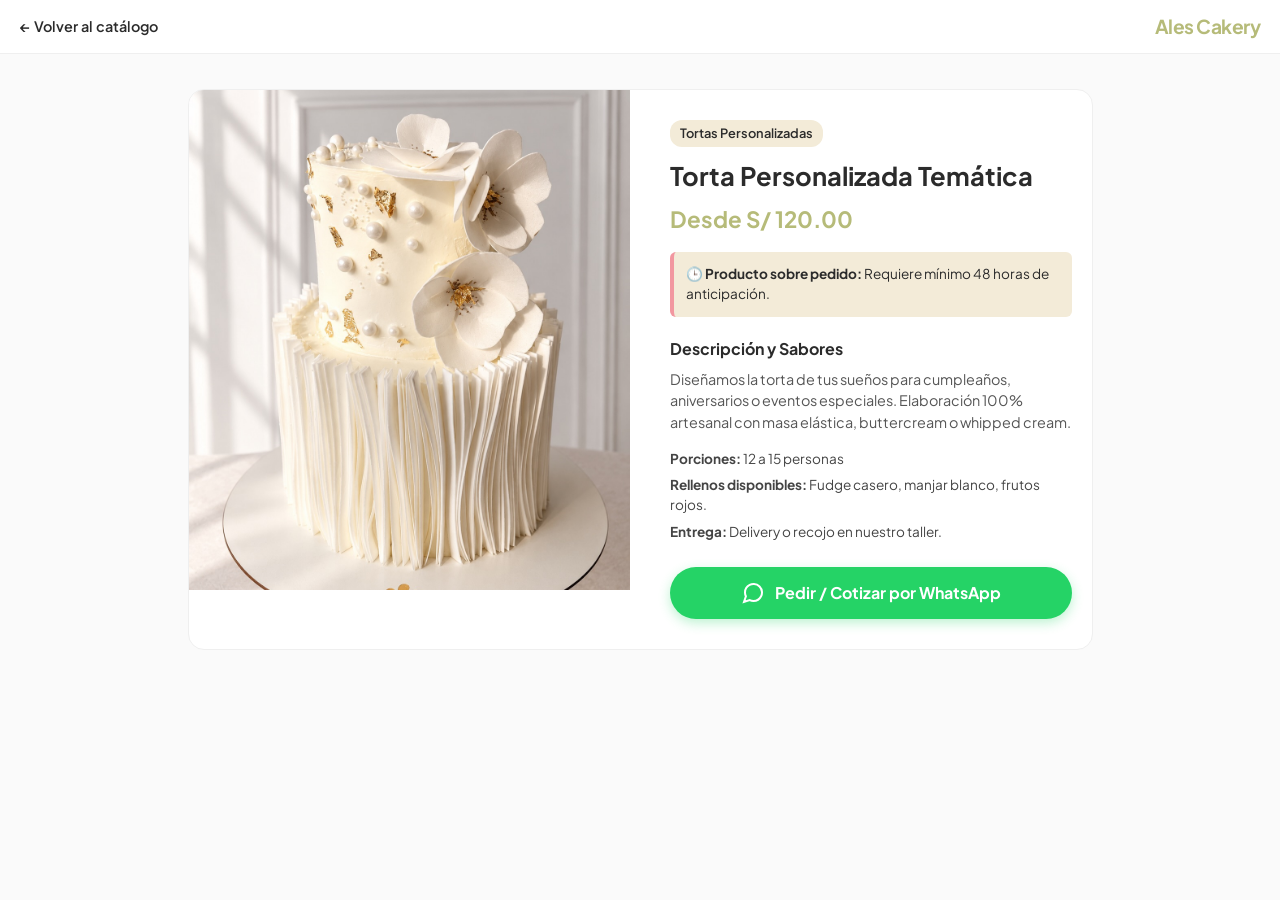
==== producto.html @ 714fb7f9 "Add files via upload" ====
<!DOCTYPE html>
<html lang="es">
<head>
  <meta charset="UTF-8">
  <meta name="viewport" content="width=device-width, initial-scale=1.0">
  <title>Detalle de Producto | Ales Cakery</title>
  <link rel="stylesheet" href="style.css">
  <link href="https://fonts.googleapis.com/css2?family=Plus+Jakarta+Sans:wght@400;600;700&display=swap" rel="stylesheet">
</head>
<body class="bg-light">

  <header class="top-nav">
    <a href="index.html" class="back-link">← Volver al catálogo</a>
    <div class="logo-text">Ales Cakery</div>
  </header>

  <main class="container detail-container">
    <div class="detail-card">
      
      <!-- Imagen del Producto -->
      <div class="detail-img-box">
        <img id="detailImg" src="" alt="Producto Ales Cakery">
      </div>

      <!-- Información y CTA a WhatsApp -->
      <div class="detail-content">
        <span class="badge-category" id="detailCategory">Categoría</span>
        <h1 id="detailTitle">Cargando producto...</h1>
        <p class="price" id="detailPrice">S/ 00.00</p>

        <div class="notice-box">
          🕒 <strong>Producto sobre pedido:</strong> Requiere mínimo 48 horas de anticipación.
        </div>

        <div class="description-box">
          <h3>Descripción y Sabores</h3>
          <p id="detailDescription">
            Cargando información del producto...
          </p>
          <ul class="specs-list">
            <li><strong>Porciones:</strong> <span id="detailServings">10 - 12 personas</span></li>
            <li><strong>Rellenos disponibles:</strong> Fudge casero, manjar blanco, frutos rojos.</li>
            <li><strong>Entrega:</strong> Delivery o recojo en nuestro taller.</li>
          </ul>
        </div>

        <!-- Botón de WhatsApp Principal -->
        <a id="btnWhatsappCTA" href="#" target="_blank" class="btn-whatsapp-large">
          <svg width="24" height="24" viewBox="0 0 24 24" fill="none" stroke="currentColor" stroke-width="2"><path d="M21 11.5a8.38 8.38 0 0 1-.9 3.8 8.5 8.5 0 0 1-7.6 4.7 8.38 8.38 0 0 1-3.8-.9L3 21l1.9-5.7a8.38 8.38 0 0 1-.9-3.8 8.5 8.5 0 0 1 4.7-7.6 8.38 8.38 0 0 1 3.8-.9h.5a8.48 8.48 0 0 1 8 8v.5z"/></svg>
          Pedir / Cotizar por WhatsApp
        </a>
      </div>

    </div>
  </main>

  <script src="script.js"></script>
  <script>
    document.addEventListener("DOMContentLoaded", cargarDetalleProducto);
  </script>
</body>
</html>
---- style.css ----
/* ==========================================
   VARIABLES Y PALETA DE BRANDBOARD ALES CAKERY
   ========================================== */
:root {
  --color-pistacho: #B6BB79;    /* Verde principal del Logo */
  --color-rosa-accent: #F297A0; /* Rosa resaltado */
  --color-rosa-soft: #F9D0CE;   /* Rosa claro */
  --color-crema: #F3EBD8;       /* Beige / Crema cálido */
  --color-dark: #2B2B2B;
  --color-white: #FFFFFF;
  --color-gray-bg: #FAFAFA;
  --color-gray-border: #EFEFEF;
  --font-main: 'Plus Jakarta Sans', sans-serif;
}

* {
  box-sizing: border-box;
  margin: 0;
  padding: 0;
}

body {
  font-family: var(--font-main);
  background-color: var(--color-white);
  color: var(--color-dark);
  line-height: 1.5;
}

body.bg-light {
  background-color: var(--color-gray-bg);
}

.container {
  max-width: 935px;
  margin: 0 auto;
  padding: 15px;
}

/* Header Superior */
.top-nav {
  display: flex;
  justify-content: space-between;
  align-items: center;
  padding: 12px 20px;
  background-color: var(--color-white);
  border-bottom: 1px solid var(--color-gray-border);
  position: sticky;
  top: 0;
  z-index: 100;
}

.logo-text {
  font-weight: 700;
  font-size: 1.2rem;
  color: var(--color-pistacho);
  letter-spacing: -0.5px;
}

.back-link {
  text-decoration: none;
  color: var(--color-dark);
  font-size: 0.9rem;
  font-weight: 600;
}

.btn-wsp-header {
  background-color: var(--color-pistacho);
  color: white;
  padding: 6px 14px;
  border-radius: 20px;
  text-decoration: none;
  font-size: 0.85rem;
  font-weight: 600;
}

/* Perfil Estilo Instagram */
.profile-header {
  display: flex;
  align-items: center;
  gap: 25px;
  padding: 20px 0 20px 0;
  border-bottom: 1px solid var(--color-gray-border);
}

.profile-avatar img {
  width: 90px;
  height: 90px;
  border-radius: 50%;
  object-fit: cover;
  border: 3px solid var(--color-rosa-soft);
  padding: 2px;
}

.profile-info .brand-name {
  font-size: 1.5rem;
  font-weight: 700;
  color: var(--color-dark);
}

.profile-info .handle {
  color: #8E8E8E;
  font-size: 0.9rem;
  margin-bottom: 8px;
}

.profile-info .bio {
  font-size: 0.9rem;
  color: #4A4A4A;
}

/* Buscador de Productos */
.search-section {
  margin: 15px 0 10px 0;
}

.search-input {
  width: 100%;
  padding: 12px 20px;
  border: 1.5px solid var(--color-gray-border);
  border-radius: 25px;
  font-size: 0.95rem;
  font-family: var(--font-main);
  background-color: var(--color-gray-bg);
  outline: none;
  transition: all 0.2s ease;
}

.search-input:focus {
  background-color: var(--color-white);
  border-color: var(--color-pistacho);
  box-shadow: 0 0 0 3px rgba(182, 187, 121, 0.2);
}

/* Categorías Tabs */
.categories-tab {
  display: flex;
  gap: 8px;
  overflow-x: auto;
  padding: 10px 0 20px 0;
  scrollbar-width: none;
}

.categories-tab::-webkit-scrollbar {
  display: none;
}

.tab-btn {
  background-color: var(--color-crema);
  border: 1px solid transparent;
  color: var(--color-dark);
  padding: 8px 16px;
  border-radius: 20px;
  font-size: 0.85rem;
  font-weight: 600;
  white-space: nowrap;
  cursor: pointer;
  transition: all 0.2s ease;
}

.tab-btn.active {
  background-color: var(--color-pistacho);
  color: white;
}

.tab-btn.estrella {
  background-color: var(--color-rosa-soft);
  color: var(--color-dark);
  border: 1px solid var(--color-rosa-accent);
}

/* Grilla de Productos */
.product-grid {
  display: grid;
  grid-template-columns: repeat(3, 1fr);
  gap: 15px;
  margin-top: 10px;
}

.product-card {
  text-decoration: none;
  color: inherit;
  background-color: var(--color-white);
  border-radius: 12px;
  overflow: hidden;
  border: 1px solid var(--color-gray-border);
  transition: transform 0.2s ease;
}

.product-card:hover {
  transform: translateY(-4px);
}

.card-img {
  position: relative;
  width: 100%;
  padding-top: 100%;
}

.card-img img {
  position: absolute;
  top: 0;
  left: 0;
  width: 100%;
  height: 100%;
  object-fit: cover;
}

.badge-star {
  position: absolute;
  top: 8px;
  right: 8px;
  background-color: var(--color-rosa-accent);
  color: white;
  font-size: 0.7rem;
  font-weight: 700;
  padding: 3px 8px;
  border-radius: 10px;
  text-transform: uppercase;
}

.card-info {
  padding: 12px;
}

.card-info h3 {
  font-size: 0.95rem;
  font-weight: 700;
  margin-bottom: 4px;
}

.card-info .category-name {
  font-size: 0.75rem;
  color: #737373;
}

.card-info .price-indicator {
  font-size: 0.9rem;
  font-weight: 700;
  color: var(--color-pistacho);
  margin-top: 6px;
}

/* Detalle de Producto */
.detail-container {
  margin-top: 20px;
}

.detail-card {
  background: white;
  border-radius: 16px;
  border: 1px solid var(--color-gray-border);
  overflow: hidden;
  display: grid;
  grid-template-columns: 1fr 1fr;
  gap: 20px;
}

.detail-img-box img {
  width: 100%;
  height: 100%;
  max-height: 500px;
  object-fit: cover;
}

.detail-content {
  padding: 30px 20px;
  display: flex;
  flex-direction: column;
}

.badge-category {
  background-color: var(--color-crema);
  color: var(--color-dark);
  font-size: 0.8rem;
  font-weight: 600;
  padding: 4px 10px;
  border-radius: 12px;
  align-self: flex-start;
  margin-bottom: 10px;
}

.detail-content h1 {
  font-size: 1.6rem;
  margin-bottom: 8px;
}

.detail-content .price {
  font-size: 1.4rem;
  font-weight: 700;
  color: var(--color-pistacho);
  margin-bottom: 15px;
}

.notice-box {
  background-color: var(--color-crema);
  border-left: 4px solid var(--color-rosa-accent);
  padding: 12px;
  border-radius: 6px;
  font-size: 0.85rem;
  margin-bottom: 20px;
}

.description-box h3 {
  font-size: 1rem;
  margin-bottom: 8px;
}

.description-box p {
  font-size: 0.9rem;
  color: #555;
  margin-bottom: 15px;
}

.specs-list {
  list-style: none;
  font-size: 0.85rem;
  color: #444;
  margin-bottom: 25px;
}

.specs-list li {
  margin-bottom: 6px;
}

.btn-whatsapp-large {
  background-color: #25D366;
  color: white;
  text-decoration: none;
  font-weight: 700;
  font-size: 1rem;
  padding: 14px;
  border-radius: 30px;
  display: flex;
  align-items: center;
  justify-content: center;
  gap: 10px;
  margin-top: auto;
  box-shadow: 0 4px 12px rgba(37, 211, 102, 0.3);
  transition: background-color 0.2s;
}

.btn-whatsapp-large:hover {
  background-color: #1EBE5D;
}

/* Responsivo para Móviles */
@media (max-width: 768px) {
  .product-grid {
    grid-template-columns: repeat(2, 1fr);
    gap: 10px;
  }
  
  .detail-card {
    grid-template-columns: 1fr;
  }
  
  .profile-header {
    gap: 15px;
  }
  
  .profile-avatar img {
    width: 75px;
    height: 75px;
  }
}
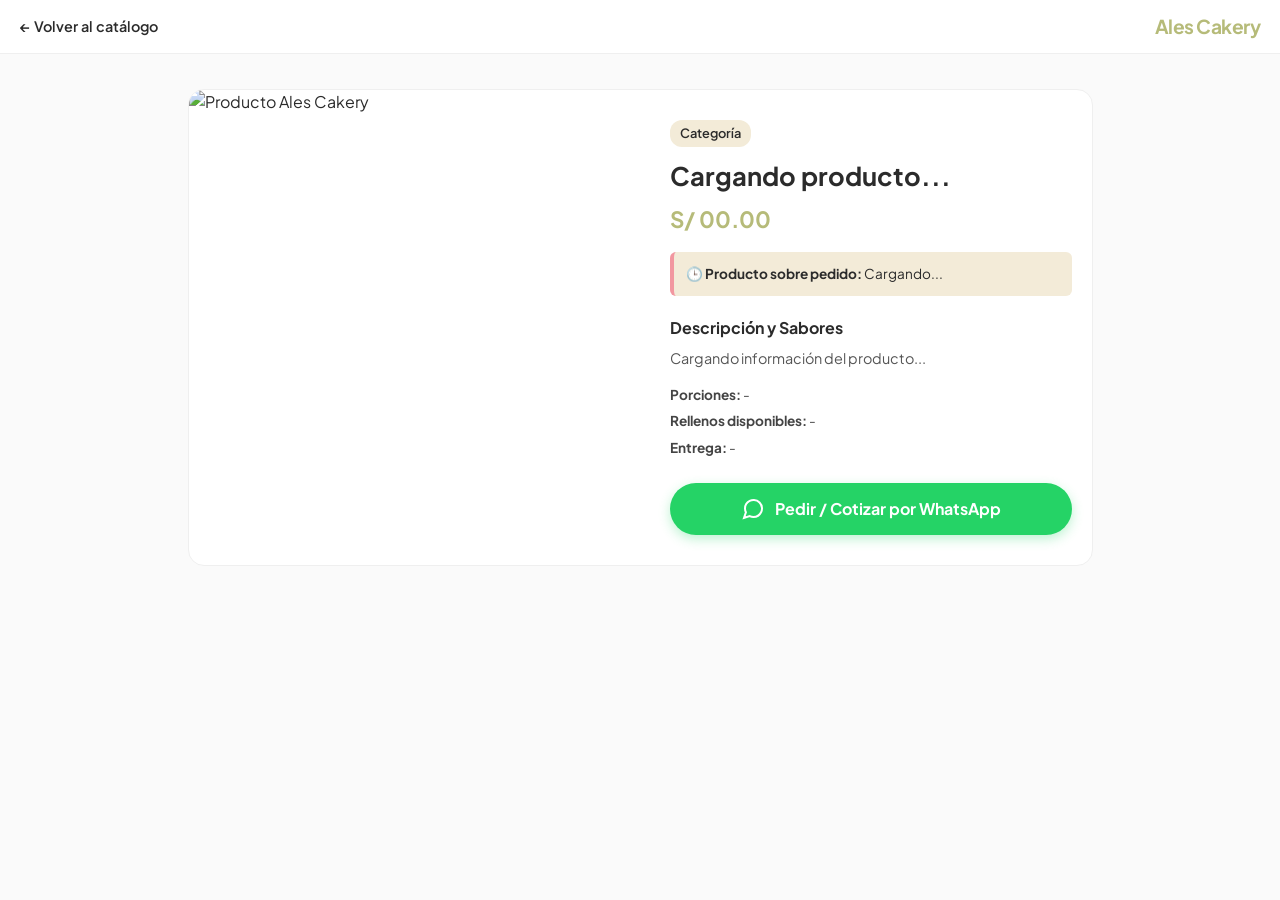
==== commit 0d4bbcc7: "Enhance producto.html with dynamic product details Updated product detail page to include dynamic co" ====
--- a/producto.html
+++ b/producto.html
@@ -22,29 +22,30 @@
         <img id="detailImg" src="" alt="Producto Ales Cakery">
       </div>
 
-      <!-- Información y CTA a WhatsApp -->
+      <!-- Información Dinámica del Producto -->
       <div class="detail-content">
         <span class="badge-category" id="detailCategory">Categoría</span>
         <h1 id="detailTitle">Cargando producto...</h1>
         <p class="price" id="detailPrice">S/ 00.00</p>
 
+        <!-- Anticipación dinámica desde Excel -->
         <div class="notice-box">
-          🕒 <strong>Producto sobre pedido:</strong> Requiere mínimo 48 horas de anticipación.
+          🕒 <strong>Producto sobre pedido:</strong> <span id="detailNotice">Cargando...</span>
         </div>
 
         <div class="description-box">
           <h3>Descripción y Sabores</h3>
-          <p id="detailDescription">
-            Cargando información del producto...
-          </p>
+          <p id="detailDescription">Cargando información del producto...</p>
+          
+          <!-- Especificaciones dinámicas desde Excel -->
           <ul class="specs-list">
-            <li><strong>Porciones:</strong> <span id="detailServings">10 - 12 personas</span></li>
-            <li><strong>Rellenos disponibles:</strong> Fudge casero, manjar blanco, frutos rojos.</li>
-            <li><strong>Entrega:</strong> Delivery o recojo en nuestro taller.</li>
+            <li><strong>Porciones:</strong> <span id="detailServings">-</span></li>
+            <li><strong>Rellenos disponibles:</strong> <span id="detailFillings">-</span></li>
+            <li><strong>Entrega:</strong> <span id="detailDelivery">-</span></li>
           </ul>
         </div>
 
-        <!-- Botón de WhatsApp Principal -->
+        <!-- Botón a WhatsApp -->
         <a id="btnWhatsappCTA" href="#" target="_blank" class="btn-whatsapp-large">
           <svg width="24" height="24" viewBox="0 0 24 24" fill="none" stroke="currentColor" stroke-width="2"><path d="M21 11.5a8.38 8.38 0 0 1-.9 3.8 8.5 8.5 0 0 1-7.6 4.7 8.38 8.38 0 0 1-3.8-.9L3 21l1.9-5.7a8.38 8.38 0 0 1-.9-3.8 8.5 8.5 0 0 1 4.7-7.6 8.38 8.38 0 0 1 3.8-.9h.5a8.48 8.48 0 0 1 8 8v.5z"/></svg>
           Pedir / Cotizar por WhatsApp
@@ -55,8 +56,5 @@
   </main>
 
   <script src="script.js"></script>
-  <script>
-    document.addEventListener("DOMContentLoaded", cargarDetalleProducto);
-  </script>
 </body>
-</html>+</html>
--- a/style.css
+++ b/style.css
@@ -134,21 +134,33 @@
 /* Categorías Tabs */
 .categories-tab {
   display: flex;
-  gap: 8px;
+  gap: 10px;
   overflow-x: auto;
-  padding: 10px 0 20px 0;
-  scrollbar-width: none;
-}
-
+  padding: 10px 20px 20px 20px; /* Padding de 20px a la izquierda y derecha para dar margen final */
+  -webkit-overflow-scrolling: touch; /* Desplazamiento fluido en celulares */
+}
+
+/* Opcional: Barra de desplazamiento discreta y elegante */
 .categories-tab::-webkit-scrollbar {
-  display: none;
+  height: 4px; /* Barra delgada */
+}
+
+.categories-tab::-webkit-scrollbar-track {
+  background: var(--color-gray-bg);
+  border-radius: 10px;
+}
+
+.categories-tab::-webkit-scrollbar-thumb {
+  background: var(--color-rosa-soft); /* Color acorde a la marca */
+  border-radius: 10px;
 }
 
 .tab-btn {
+  flex-shrink: 0; /* CLAVE: evita que los botones se compriman o corten su texto */
   background-color: var(--color-crema);
   border: 1px solid transparent;
   color: var(--color-dark);
-  padding: 8px 16px;
+  padding: 8px 18px;
   border-radius: 20px;
   font-size: 0.85rem;
   font-weight: 600;
@@ -189,20 +201,21 @@
 .product-card:hover {
   transform: translateY(-4px);
 }
-
+/* Contenedor de la foto en cada tarjeta del catálogo */
 .card-img {
-  position: relative;
   width: 100%;
-  padding-top: 100%;
-}
-
+  aspect-ratio: 1 / 1; /* Mantiene la proporción cuadrada siempre visible */
+  background-color: #f4f4f4;
+  overflow: hidden;
+  display: block;
+}
+
+/* Ajuste de la foto interna */
 .card-img img {
-  position: absolute;
-  top: 0;
-  left: 0;
   width: 100%;
   height: 100%;
-  object-fit: cover;
+  object-fit: cover; /* Ajusta la foto al recuadro sin deformarla */
+  display: block;
 }
 
 .badge-star {
@@ -362,4 +375,4 @@
     width: 75px;
     height: 75px;
   }
-}+}
